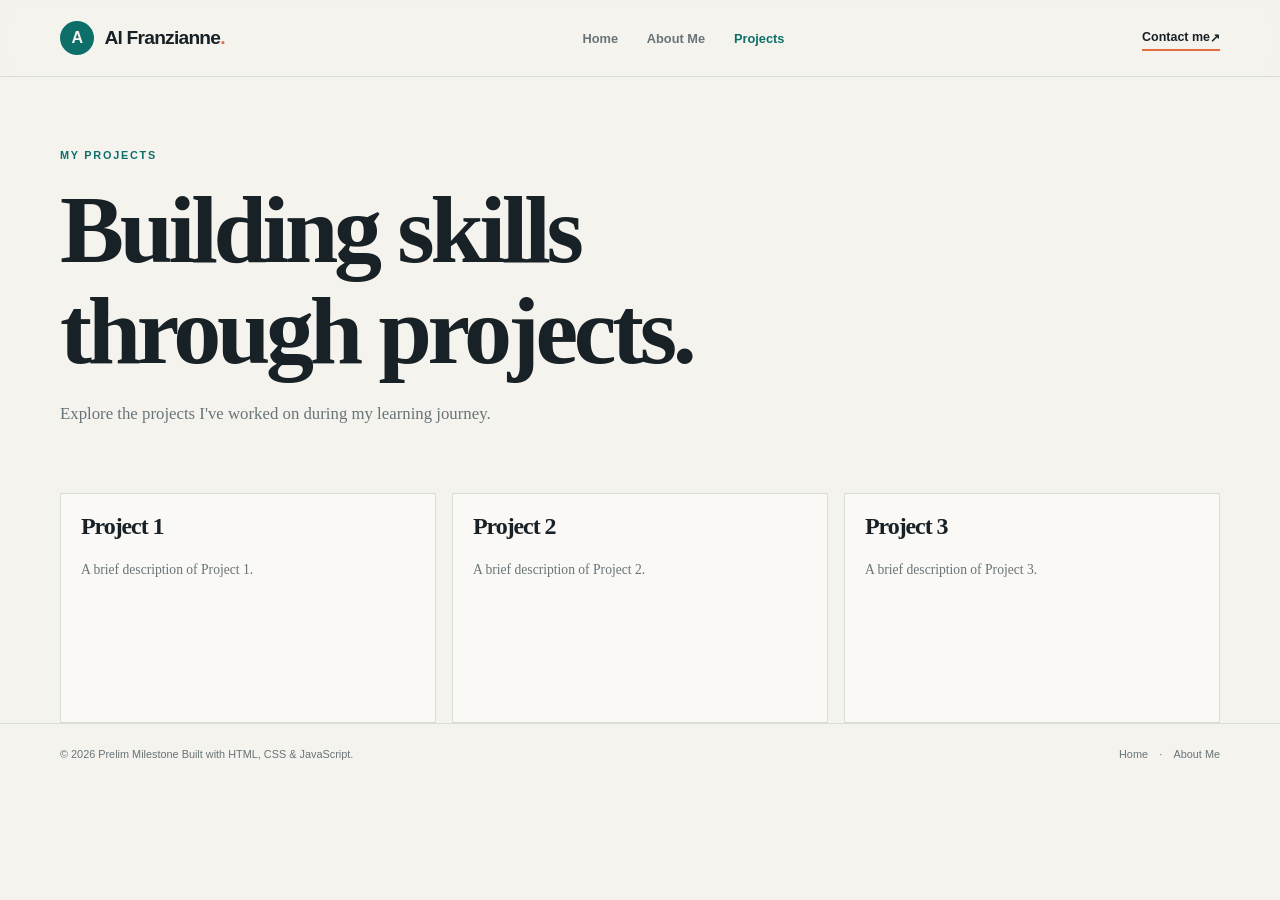
==== projects.html @ cb79d90e "commit" ====
<!DOCTYPE html>
<html lang="en">
<head>
    <meta charset="UTF-8">
    <meta name="viewport" content="width=device-width, initial-scale=1.0">
    <title>Projects | Al</title>
    <link rel="stylesheet" href="style.css">
    <script src="script.js" defer></script>
</head>
<body>
    <header class="site-header">
        <nav class="nav container" aria-label="Primary navigation">
            <a class="brand" href="index.html" aria-label="Al Franzianne home">
                <span class="brand-mark">A</span><span>Al Franzianne<span class="brand-dot">.</span></span>
            </a>
            <button class="menu-toggle" type="button" aria-expanded="false" aria-controls="primary-links">Menu</button>
            <ul class="nav-links" id="primary-links">
                <li><a href="index.html">Home</a></li>
                <li><a href="about.html">About Me</a></li>
                <li><a class="active" href="projects.html">Projects</a></li>
            </ul>
            <a class="nav-cta" href="#contact">Contact me <span aria-hidden="true">↗</span></a>
        </nav>
    </header>
    <main>
        <section class="page-heading container reveal">
            <p class="eyebrow">My projects</p>
            <h1>Building skills through projects.</h1>
            <p>Explore the projects I've worked on during my learning journey.</p>
        </section>
        <section class="project-grid container" id="projectGrid">
            <div class="project-card reveal">
                <h2>Project 1</h2>
                <p>A brief description of Project 1.</p>
            </div>
            <div class="project-card reveal">
                <h2>Project 2</h2>
                <p>A brief description of Project 2.</p>
            </div>
            <div class="project-card reveal">
                <h2>Project 3</h2>
                <p>A brief description of Project 3.</p>
            </div>
        </section>
    </main>
    <footer class="site-footer">
        <div class="container footer-inner">
            <p>© 2026 Prelim Milestone Built with HTML, CSS & JavaScript.</p>
            <div><a href="index.html">Home</a><span aria-hidden="true">·</span><a href="about.html">About Me</a></div>
        </div>
    </footer>
</body>
</html>
---- style.css ----
:root {
  --ink: #182126;
  --paper: #f5f3ee;
  --muted: #687477;
  --line: #d9ddd8;
  --teal: #0e6f6a;
  --teal-dark: #084b49;
  --orange: #e46d3f;
  --yellow: #f0c96a;
  --space-1: .5rem;
  --space-2: 1rem;
  --space-3: 1.5rem;
  --space-4: 2.5rem;
  --space-5: 5rem;
  --radius: 4px;
  --shadow: 0 18px 50px rgba(24, 33, 38, .1);
}

* {
  box-sizing: border-box;
}

html {
  scroll-behavior: smooth;
}

body {
  margin: 0;
  background: var(--paper);
  color: var(--ink);
  font-family: Georgia, 'Times New Roman', serif;
  line-height: 1.6;
}

a {
  color: inherit;
  text-decoration: none;
}

button,
input,
textarea {
  font: inherit;
}

button {
  cursor: pointer;
}

.container {
  width: min(100% - 2.5rem, 1160px);
  margin-inline: auto;
}

.sr-only {
  position: absolute;
  width: 1px;
  height: 1px;
  padding: 0;
  margin: -1px;
  overflow: hidden;
  clip: rect(0, 0, 0, 0);
  white-space: nowrap;
  border: 0;
}

.site-header {
  border-bottom: 1px solid var(--line);
  background: rgba(245, 243, 238, .93);
  position: sticky;
  top: 0;
  z-index: 10;
  backdrop-filter: blur(12px);
}

.nav {
  min-height: 76px;
  display: flex;
  align-items: center;
  justify-content: space-between;
  gap: var(--space-2);
}

.brand {
  display: flex;
  align-items: center;
  gap: .65rem;
  font: 700 1.2rem/1 'Trebuchet MS', sans-serif;
  letter-spacing: -.04em;
}

.brand-mark {
  display: grid;
  place-items: center;
  width: 34px;
  aspect-ratio: 1;
  border-radius: 50%;
  color: var(--paper);
  background: var(--teal);
  font-size: 1rem;
}

.brand-dot {
  color: var(--orange);
}

.nav-links {
  display: none;
  gap: 1.8rem;
  list-style: none;
  margin: 0;
  padding: 0;
  font: 600 .8rem 'Trebuchet MS', sans-serif;
}

.nav-links a {
  color: var(--muted);
  transition: color .2s ease;
}

.nav-links a:hover,
.nav-links a.active {
  color: var(--teal);
}

.nav-cta {
  display: none;
  border-bottom: 2px solid var(--orange);
  padding: .25rem 0;
  font: 700 .78rem 'Trebuchet MS', sans-serif;
}

.menu-toggle {
  border: 1px solid var(--line);
  background: transparent;
  color: var(--ink);
  padding: .45rem .75rem;
  font: 700 .72rem 'Trebuchet MS', sans-serif;
}

.hero {
  display: grid;
  gap: var(--space-4);
  padding-block: 4rem 5rem;
  align-items: center;
}

.hero-copy {
  max-width: 650px;
}

.eyebrow {
  color: var(--teal);
  font: 700 .68rem 'Trebuchet MS', sans-serif;
  letter-spacing: .16em;
  text-transform: uppercase;
  margin: 0 0 1.2rem;
}

.status-dot {
  display: inline-block;
  width: 7px;
  height: 7px;
  border-radius: 50%;
  background: #43a58c;
  box-shadow: 0 0 0 4px rgba(67, 165, 140, .15);
  margin-right: .4rem;
}

h1,
h2,
h3,
p {
  margin-top: 0;
}

h1,
h2,
h3 {
  line-height: 1.05;
  letter-spacing: -.045em;
}

h1 {
  font-size: clamp(3.2rem, 12vw, 6.5rem);
  max-width: 780px;
  margin-bottom: 1.5rem;
}

h1 em,
h2 em {
  color: var(--orange);
  font-style: italic;
}

.hero-text {
  max-width: 480px;
  color: var(--muted);
  font-size: 1.05rem;
}

.hero-actions {
  display: flex;
  flex-wrap: wrap;
  align-items: center;
  gap: 1.4rem;
  margin: 2rem 0 3rem;
}

.button {
  display: inline-flex;
  align-items: center;
  gap: 1rem;
  border: 1px solid transparent;
  padding: .85rem 1.15rem;
  font: 700 .75rem 'Trebuchet MS', sans-serif;
  transition: transform .2s ease, background .2s ease;
}

.button:hover {
  transform: translateY(-2px);
}

.button-primary {
  background: var(--teal);
  color: white;
}

.button-primary:hover {
  background: var(--teal-dark);
}

.button-outline {
  background: transparent;
  color: var(--teal);
  border-color: var(--teal);
}

.text-link {
  color: var(--teal-dark);
  border-bottom: 1px solid var(--teal);
  padding-bottom: .2rem;
  font: 700 .78rem 'Trebuchet MS', sans-serif;
}

.stats {
  display: flex;
  gap: 2rem;
  margin: 0;
}

.stats div {
  border-left: 1px solid var(--line);
  padding-left: .8rem;
}

.stats dt {
  color: var(--teal);
  font: 700 1.4rem/1 'Trebuchet MS', sans-serif;
}

.stats dd {
  color: var(--muted);
  font: .68rem 'Trebuchet MS', sans-serif;
  margin: .35rem 0 0;
}

.hero-art {
  min-height: 370px;
  position: relative;
  overflow: hidden;
  background: var(--teal-dark);
  border-radius: var(--radius);
  isolation: isolate;
}

.art-grid {
  position: absolute;
  inset: 0;
  opacity: .18;
  background-image: linear-gradient(rgba(255, 255, 255, .5) 1px, transparent 1px), linear-gradient(90deg, rgba(255, 255, 255, .5) 1px, transparent 1px);
  background-size: 34px 34px;
}

.art-orbit {
  position: absolute;
  border: 1px solid rgba(240, 201, 106, .55);
  border-radius: 50%;
  transform: rotate(-25deg);
}

.orbit-one {
  width: 430px;
  height: 190px;
  top: -30px;
  left: -100px;
}

.orbit-two {
  width: 380px;
  height: 175px;
  bottom: -20px;
  right: -100px;
  border-color: rgba(228, 109, 63, .65);
}

.code-card {
  position: absolute;
  inset: 20% 10%;
  padding: 0 1.2rem 1.1rem;
  background: #182126;
  color: #dce7df;
  box-shadow: var(--shadow);
  transform: rotate(-3deg);
  font: .75rem/1.65 Consolas, monospace;
}

.code-top {
  display: flex;
  align-items: center;
  gap: 5px;
  border-bottom: 1px solid #344147;
  margin: 0 -1.2rem 1rem;
  padding: .75rem 1.2rem;
  color: #809096;
}

.code-top span {
  width: 7px;
  height: 7px;
  border-radius: 50%;
  background: #e46d3f;
}

.code-top span:nth-child(2) {
  background: #f0c96a;
}

.code-top span:nth-child(3) {
  background: #6ab59d;
}

.code-top small {
  margin-left: auto;
  font-size: .6rem;
}

.code-card pre {
  white-space: pre-wrap;
}

.code-purple {
  color: #d6a9e8;
}

.code-blue {
  color: #8ed2da;
}

.code-green {
  color: #a6d49c;
}

.code-orange {
  color: #f0c96a;
}

.code-footer {
  border-top: 1px solid #344147;
  padding-top: .8rem;
  color: #8ca19d;
  font-size: .64rem;
}

.pulse-line {
  display: inline-block;
  width: 7px;
  height: 7px;
  background: var(--orange);
  border-radius: 50%;
}

.floating-note {
  position: absolute;
  display: flex;
  align-items: center;
  gap: .55rem;
  padding: .65rem .8rem;
  background: var(--paper);
  box-shadow: 0 8px 25px rgba(0, 0, 0, .2);
  font: .68rem 'Trebuchet MS', sans-serif;
}

.floating-note strong,
.floating-note small {
  display: block;
}

.floating-note small {
  color: var(--muted);
}

.note-icon {
  color: var(--teal);
  font-size: 1.1rem;
}

.note-icon.orange {
  color: var(--orange);
}

.note-top {
  top: 9%;
  right: 5%;
}

.note-bottom {
  bottom: 8%;
  left: 5%;
}

.marquee-band {
  overflow: hidden;
  color: var(--paper);
  background: var(--orange);
  padding: .85rem 0;
  transform: rotate(-1deg) scale(1.02);
}

.marquee-track {
  width: max-content;
  display: flex;
  align-items: center;
  gap: 1.8rem;
  font: 700 .78rem 'Trebuchet MS', sans-serif;
  text-transform: uppercase;
  animation: drift 24s linear infinite;
}

.marquee-track i {
  color: var(--yellow);
  font-style: normal;
}

@keyframes drift {
  to {
    transform: translateX(-35%);
  }
}

.home-intro {
  display: grid;
  gap: 2rem;
  padding-block: 6rem;
}

.home-intro h2,
.contact-section h2 {
  font-size: clamp(2.3rem, 7vw, 4.5rem);
  margin-bottom: 0;
}

.intro-copy {
  max-width: 450px;
  color: var(--muted);
}

.intro-copy .text-link {
  display: inline-block;
  margin-top: 1.2rem;
}

.page-heading {
  padding-block: 4.5rem 3rem;
}

.page-heading h1 {
  font-size: clamp(3rem, 10vw, 6rem);
  margin-bottom: 1.2rem;
}

.page-heading>p:last-child {
  max-width: 550px;
  color: var(--muted);
  font-size: 1.05rem;
}

.about-layout {
  display: grid;
  gap: 3rem;
  padding-bottom: 6rem;
}

.profile-frame {
  min-height: 410px;
  position: relative;
  overflow: hidden;
  background: var(--yellow);
}

.profile-pattern {
  position: absolute;
  inset: 0;
  opacity: .35;
  background: repeating-linear-gradient(135deg, transparent 0 15px, rgba(24, 33, 38, .5) 16px 17px);
}

.profile-initial {
  position: absolute;
  inset: 0;
  display: grid;
  place-items: center;
  color: var(--teal-dark);
  font: 900 17rem/.8 Georgia, serif;
}

.profile-label {
  position: absolute;
  left: 1.2rem;
  bottom: 1rem;
  color: var(--teal-dark);
  font: 700 .7rem/1.4 'Trebuchet MS', sans-serif;
  text-transform: uppercase;
  letter-spacing: .12em;
}

.about-copy {
  max-width: 540px;
}

.about-copy h2 {
  font-size: clamp(2.2rem, 6vw, 4rem);
  margin-bottom: 1.5rem;
}

.about-copy p {
  color: var(--muted);
}

.skill-list {
  display: flex;
  flex-wrap: wrap;
  gap: .5rem;
  margin-top: 2rem;
}

.skill-list span {
  border: 1px solid var(--line);
  padding: .45rem .7rem;
  color: var(--teal-dark);
  font: 700 .68rem 'Trebuchet MS', sans-serif;
}

.contact-section {
  padding-block: 5rem;
  background: var(--teal-dark);
  color: var(--paper);
}

.contact-layout {
  display: grid;
  gap: 3rem;
}

.contact-section .eyebrow {
  color: var(--yellow);
}

.contact-intro {
  max-width: 370px;
  color: #b5ceca;
}

.contact-form {
  padding: 1.3rem;
  background: rgba(0, 0, 0, .13);
  border: 1px solid rgba(255, 255, 255, .14);
}

.form-row {
  display: grid;
  gap: 1rem;
}

.field {
  margin-bottom: 1rem;
}

.field label {
  display: block;
  margin-bottom: .35rem;
  font: 700 .7rem 'Trebuchet MS', sans-serif;
}

.label-hint {
  color: #a4c1bc;
  font-weight: 400;
}

.field input,
.field textarea {
  width: 100%;
  border: 1px solid #57827b;
  background: rgba(255, 255, 255, .08);
  color: white;
  padding: .7rem .75rem;
  outline: none;
  border-radius: 0;
}

.field input::placeholder,
.field textarea::placeholder {
  color: #a4c1bc;
}

.field input:focus,
.field textarea:focus {
  border-color: var(--yellow);
  box-shadow: 0 0 0 2px rgba(240, 201, 106, .2);
}

.field input[aria-invalid="true"],
.field textarea[aria-invalid="true"] {
  border-color: #ff9e80;
}

.field-error {
  display: block;
  min-height: 1rem;
  color: #ffb09a;
  font: .68rem 'Trebuchet MS', sans-serif;
}

.contact-form .button-primary {
  background: var(--yellow);
  color: var(--ink);
}

.form-status {
  min-height: 1.4rem;
  margin: 1rem 0 0;
  color: var(--yellow);
  font: 700 .75rem 'Trebuchet MS', sans-serif;
}

.projects-section {
  padding-bottom: 6rem;
}

.gallery-toolbar {
  display: flex;
  flex-direction: column;
  gap: 1rem;
  align-items: flex-start;
  padding-block: 1rem 2rem;
  border-top: 1px solid var(--line);
}

.gallery-toolbar h2 {
  margin-bottom: .25rem;
  font-size: 1.8rem;
}

.muted-text {
  color: var(--muted);
  font-size: .85rem;
  margin: 0;
}

.search-box {
  display: flex;
  align-items: center;
  gap: .5rem;
  width: 100%;
  border-bottom: 1px solid var(--ink);
  padding: .4rem 0;
  color: var(--teal);
}

.search-box input {
  width: 100%;
  border: 0;
  outline: 0;
  background: transparent;
  color: var(--ink);
  font: .85rem 'Trebuchet MS', sans-serif;
}

.loading-state,
.empty-state {
  padding: 4rem 1rem;
  text-align: center;
  color: var(--muted);
}

.spinner {
  display: inline-block;
  width: 34px;
  height: 34px;
  border: 3px solid var(--line);
  border-top-color: var(--orange);
  border-right-color: var(--teal);
  border-radius: 50%;
  animation: spin .8s linear infinite;
}

.spinner-sm {
  display: inline-block;
  width: 14px;
  height: 14px;
  border: 2px solid rgba(24, 33, 38, 0.25);
  border-top-color: var(--ink);
  border-radius: 50%;
  animation: spin .6s linear infinite;
  vertical-align: middle;
  margin-left: .35rem;
}

@keyframes spin {
  to {
    transform: rotate(360deg);
  }
}

.empty-icon {
  display: grid;
  place-items: center;
  width: 34px;
  height: 34px;
  margin: 0 auto 1rem;
  border-radius: 50%;
  background: #f5d5ca;
  color: var(--orange);
  font: 700 1.1rem sans-serif;
}

.empty-state h3 {
  margin-bottom: .4rem;
}

.empty-state p {
  margin-bottom: 1.4rem;
}

.is-hidden {
  display: none;
}

.project-grid {
  display: grid;
  grid-template-columns: 1fr;
  gap: 1rem;
}

.project-card {
  display: flex;
  flex-direction: column;
  min-height: 230px;
  padding: 1.25rem;
  border: 1px solid var(--line);
  background: #faf9f5;
  transition: transform .2s ease, box-shadow .2s ease;
}

.project-card:hover {
  transform: translateY(-4px);
  box-shadow: var(--shadow);
}

.project-card h3 {
  margin: 1.1rem 0 .45rem;
  font-size: 1.25rem;
}

.project-card p {
  color: var(--muted);
  font-size: .85rem;
  margin-bottom: 1.2rem;
}

.project-meta {
  display: flex;
  gap: 1rem;
  color: var(--muted);
  font: .68rem 'Trebuchet MS', sans-serif;
}

.project-meta span:first-child {
  color: var(--teal);
}

.card-top {
  display: flex;
  justify-content: space-between;
  align-items: flex-start;
}

.language-dot {
  display: inline-flex;
  align-items: center;
  gap: .4rem;
  color: var(--teal);
  font: 700 .68rem 'Trebuchet MS', sans-serif;
}

.language-dot::before {
  content: '';
  width: 8px;
  height: 8px;
  border-radius: 50%;
  background: var(--orange);
}

.bookmark {
  border: 0;
  background: transparent;
  color: var(--muted);
  padding: 0;
  font-size: 1.2rem;
}

.bookmark.is-bookmarked {
  color: var(--orange);
}

.card-link {
  margin-top: auto;
  padding-top: 1rem;
  color: var(--teal-dark);
  font: 700 .7rem 'Trebuchet MS', sans-serif;
}

.pagination {
  display: flex;
  justify-content: center;
  gap: .5rem;
  padding-top: 2rem;
}

.page-button {
  min-width: 32px;
  height: 32px;
  border: 1px solid var(--line);
  background: transparent;
  color: var(--muted);
  font: 700 .7rem 'Trebuchet MS', sans-serif;
}

.page-button.active,
.page-button:hover {
  background: var(--teal);
  border-color: var(--teal);
  color: white;
}

.site-footer {
  border-top: 1px solid var(--line);
  padding-block: 1.5rem;
  color: var(--muted);
  font: .68rem 'Trebuchet MS', sans-serif;
}

.footer-inner {
  display: flex;
  flex-direction: column;
  gap: .5rem;
}

.footer-inner p {
  margin: 0;
}

.footer-inner div {
  display: flex;
  gap: .7rem;
}

.footer-inner a:hover {
  color: var(--teal);
}

.reveal {
  animation: reveal .7s ease both;
}

.reveal:nth-child(2) {
  animation-delay: .12s;
}

@keyframes reveal {
  from {
    opacity: 0;
    transform: translateY(14px);
  }

  to {
    opacity: 1;
    transform: translateY(0);
  }
}

@media (min-width: 640px) {
  .container {
    width: min(100% - 4rem, 1160px);
  }

  .form-row {
    grid-template-columns: 1fr 1fr;
  }

  .contact-form {
    padding: 2rem;
  }

  .footer-inner {
    flex-direction: row;
    justify-content: space-between;
  }
}

@media (min-width: 900px) {
  .menu-toggle {
    display: none;
  }

  .nav-links,
  .nav-cta {
    display: flex;
  }

  .hero {
    grid-template-columns: 1.05fr .95fr;
    min-height: calc(100vh - 77px);
    padding-block: 3rem 5rem;
  }

  .hero-art {
    min-height: 510px;
  }

  .home-intro,
  .about-layout {
    grid-template-columns: 1fr 1fr;
    align-items: center;
  }

  .about-layout {
    gap: 6rem;
  }

  .profile-frame {
    min-height: 540px;
  }

  .contact-layout {
    grid-template-columns: .9fr 1.1fr;
    align-items: start;
  }

  .gallery-toolbar {
    flex-direction: row;
    align-items: end;
    justify-content: space-between;
  }

  .search-box {
    width: 260px;
  }

  .project-grid {
    grid-template-columns: repeat(3, 1fr);
  }

  .projects-heading {
    padding-bottom: 4rem;
  }
}

@media (prefers-reduced-motion: reduce) {

  *,
  *::before,
  *::after {
    animation-duration: .01ms !important;
    animation-iteration-count: 1 !important;
    scroll-behavior: auto !important;
    transition-duration: .01ms !important;
  }
}
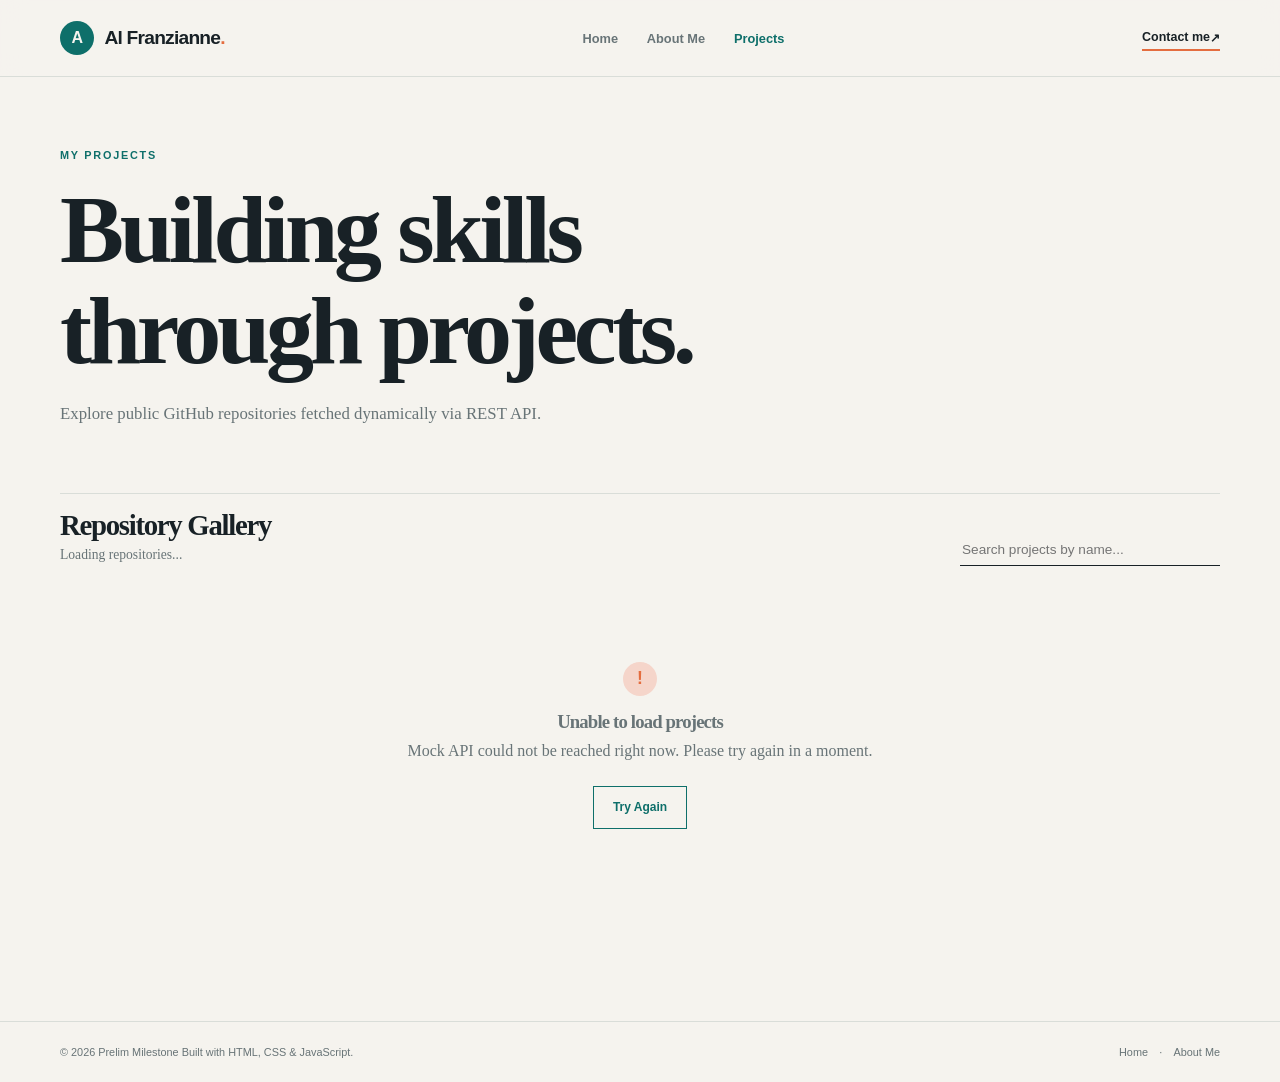
==== commit ec309f37: "partial changes" ====
--- a/projects.html
+++ b/projects.html
@@ -1,53 +1,78 @@
 <!DOCTYPE html>
 <html lang="en">
+
 <head>
-    <meta charset="UTF-8">
-    <meta name="viewport" content="width=device-width, initial-scale=1.0">
-    <title>Projects | Al</title>
-    <link rel="stylesheet" href="style.css">
-    <script src="script.js" defer></script>
+  <meta charset="UTF-8">
+  <meta name="viewport" content="width=device-width, initial-scale=1.0">
+  <meta name="description" content="Explore GitHub projects built by Al.">
+  <title>Projects | Al</title>
+  <link rel="stylesheet" href="style.css">
+  <script src="script.js" defer></script>
 </head>
+
 <body>
-    <header class="site-header">
-        <nav class="nav container" aria-label="Primary navigation">
-            <a class="brand" href="index.html" aria-label="Al Franzianne home">
-                <span class="brand-mark">A</span><span>Al Franzianne<span class="brand-dot">.</span></span>
-            </a>
-            <button class="menu-toggle" type="button" aria-expanded="false" aria-controls="primary-links">Menu</button>
-            <ul class="nav-links" id="primary-links">
-                <li><a href="index.html">Home</a></li>
-                <li><a href="about.html">About Me</a></li>
-                <li><a class="active" href="projects.html">Projects</a></li>
-            </ul>
-            <a class="nav-cta" href="#contact">Contact me <span aria-hidden="true">↗</span></a>
-        </nav>
-    </header>
-    <main>
-        <section class="page-heading container reveal">
-            <p class="eyebrow">My projects</p>
-            <h1>Building skills through projects.</h1>
-            <p>Explore the projects I've worked on during my learning journey.</p>
-        </section>
-        <section class="project-grid container" id="projectGrid">
-            <div class="project-card reveal">
-                <h2>Project 1</h2>
-                <p>A brief description of Project 1.</p>
-            </div>
-            <div class="project-card reveal">
-                <h2>Project 2</h2>
-                <p>A brief description of Project 2.</p>
-            </div>
-            <div class="project-card reveal">
-                <h2>Project 3</h2>
-                <p>A brief description of Project 3.</p>
-            </div>
-        </section>
-    </main>
-    <footer class="site-footer">
-        <div class="container footer-inner">
-            <p>© 2026 Prelim Milestone Built with HTML, CSS & JavaScript.</p>
-            <div><a href="index.html">Home</a><span aria-hidden="true">·</span><a href="about.html">About Me</a></div>
+  <header class="site-header">
+    <nav class="nav container" aria-label="Primary navigation">
+      <a class="brand" href="index.html" aria-label="Al Franzianne home">
+        <span class="brand-mark">A</span><span>Al Franzianne<span class="brand-dot">.</span></span>
+      </a>
+      <button class="menu-toggle" type="button" aria-expanded="false" aria-controls="primary-links">Menu</button>
+      <ul class="nav-links" id="primary-links">
+        <li><a href="index.html">Home</a></li>
+        <li><a href="about.html">About Me</a></li>
+        <li><a class="active" href="projects.html">Projects</a></li>
+      </ul>
+      <a class="nav-cta" href="about.html#contact">Contact me <span aria-hidden="true">↗</span></a>
+    </nav>
+  </header>
+
+  <main>
+    <section class="page-heading container reveal">
+      <p class="eyebrow">My projects</p>
+      <h1>Building skills through projects.</h1>
+      <p>Explore public GitHub repositories fetched dynamically via REST API.</p>
+    </section>
+
+    <section class="projects-section container">
+      <div class="gallery-toolbar">
+        <div>
+          <h2>Repository Gallery</h2>
+          <p class="muted-text" id="repoSummary">Loading repositories...</p>
         </div>
-    </footer>
+        <div class="search-box">
+          <label for="projectSearch" class="sr-only">Search projects by name</label>
+          <input type="search" id="projectSearch" placeholder="Search projects by name...">
+        </div>
+      </div>
+
+      <!-- Loading State -->
+      <div class="loading-state is-hidden" id="loadingState">
+        <div class="spinner" aria-hidden="true"></div>
+        <p>Fetching projects from GitHub...</p>
+      </div>
+
+      <!-- Error State -->
+      <div class="empty-state is-hidden" id="errorState">
+        <div class="empty-icon">!</div>
+        <h3>Unable to load projects</h3>
+        <p id="errorMessage">Something went wrong while requesting data.</p>
+        <button class="button button-outline" id="retryButton" type="button">Try Again</button>
+      </div>
+
+      <!-- Dynamic Project Cards Container -->
+      <div class="project-grid" id="projectGrid"></div>
+
+      <!-- Pagination Container -->
+      <div class="pagination" id="pagination" aria-label="Project pagination"></div>
+    </section>
+  </main>
+
+  <footer class="site-footer">
+    <div class="container footer-inner">
+      <p>© 2026 Prelim Milestone Built with HTML, CSS & JavaScript.</p>
+      <div><a href="index.html">Home</a><span aria-hidden="true">·</span><a href="about.html">About Me</a></div>
+    </div>
+  </footer>
 </body>
+
 </html>
